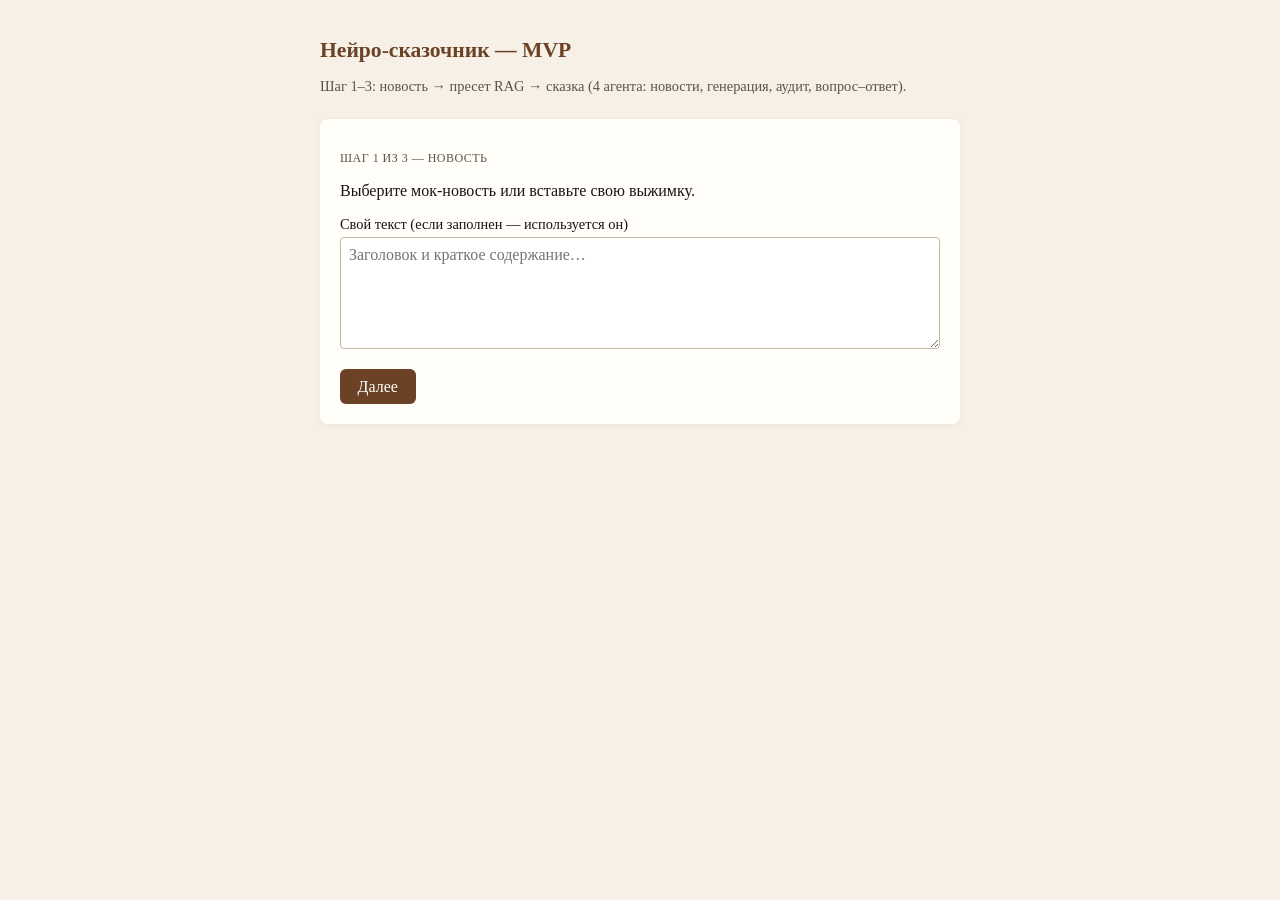
==== frontend/index.html @ c83fe960 "feat: four-agent pipeline, RAG anchor selection, e2e tests, web MVP - Add app/ (agents_pipeline, llm" ====
<!DOCTYPE html>
<html lang="ru">
<head>
  <meta charset="utf-8">
  <meta name="viewport" content="width=device-width, initial-scale=1">
  <title>FairyNews — MVP</title>
  <style>
    :root {
      font-family: Georgia, "Times New Roman", serif;
      --bg: #f6f0e6;
      --card: #fffef9;
      --accent: #6b4226;
      --muted: #5c5348;
    }
    body {
      margin: 0;
      min-height: 100vh;
      background: var(--bg);
      color: #1a1410;
    }
    main {
      max-width: 40rem;
      margin: 0 auto;
      padding: 1.5rem 1rem 3rem;
    }
    h1 {
      font-size: 1.35rem;
      color: var(--accent);
      margin-bottom: 0.25rem;
    }
    .sub {
      color: var(--muted);
      font-size: 0.9rem;
      margin-bottom: 1.5rem;
    }
    section.page {
      display: none;
      background: var(--card);
      border-radius: 8px;
      padding: 1.25rem;
      box-shadow: 0 1px 6px rgba(0,0,0,0.06);
    }
    section.page.active { display: block; }
    label { display: block; margin: 0.75rem 0 0.25rem; font-size: 0.9rem; }
    textarea, select {
      width: 100%;
      box-sizing: border-box;
      font: inherit;
      padding: 0.5rem;
      border: 1px solid #c9b8a4;
      border-radius: 4px;
      background: #fff;
    }
    textarea { min-height: 7rem; resize: vertical; }
    .news-list { list-style: none; padding: 0; margin: 0; }
    .news-list li {
      margin: 0.5rem 0;
      padding: 0.6rem 0.75rem;
      border: 1px solid #d8ccb8;
      border-radius: 6px;
      cursor: pointer;
    }
    .news-list li.selected {
      border-color: var(--accent);
      background: #faf5ed;
    }
    .news-list .title { font-weight: bold; }
    .news-list .meta { font-size: 0.8rem; color: var(--muted); }
    button {
      margin-top: 1rem;
      padding: 0.55rem 1.1rem;
      font: inherit;
      background: var(--accent);
      color: #fff;
      border: none;
      border-radius: 6px;
      cursor: pointer;
    }
    button.secondary {
      background: #8a7968;
      margin-right: 0.5rem;
    }
    button:disabled { opacity: 0.45; cursor: not-allowed; }
    .tale-out {
      white-space: pre-wrap;
      line-height: 1.5;
      margin-top: 0.5rem;
    }
    .err { color: #8b2942; font-size: 0.9rem; margin-top: 0.5rem; }
    .step { font-size: 0.75rem; color: var(--muted); letter-spacing: 0.04em; }
  </style>
</head>
<body>
  <main>
    <h1>Нейро-сказочник — MVP</h1>
    <p class="sub">Шаг 1–3: новость → пресет RAG → сказка (4 агента: новости,
      генерация, аудит, вопрос–ответ).</p>

    <section id="page1" class="page active" aria-label="Шаг 1">
      <p class="step">ШАГ 1 ИЗ 3 — НОВОСТЬ</p>
      <p>Выберите мок-новость или вставьте свою выжимку.</p>
      <ul id="newsList" class="news-list"></ul>
      <label for="customNews">Свой текст (если заполнен — используется он)</label>
      <textarea id="customNews" placeholder="Заголовок и краткое содержание…"
        maxlength="8000"></textarea>
      <p id="err1" class="err" hidden></p>
      <button type="button" id="toStep2">Далее</button>
    </section>

    <section id="page2" class="page" aria-label="Шаг 2">
      <p class="step">ШАГ 2 ИЗ 3 — СКАЗКА</p>
      <label for="presetSelect">Опора для поиска похожих сюжетов (RAG)</label>
      <select id="presetSelect"></select>
      <p id="presetDesc" class="sub" style="margin-top:0.5rem"></p>
      <p id="err2" class="err" hidden></p>
      <button type="button" id="back2" class="secondary">Назад</button>
      <button type="button" id="runGen">Сгенерировать</button>
    </section>

    <section id="page3" class="page" aria-label="Шаг 3">
      <p class="step">ШАГ 3 ИЗ 3 — РЕЗУЛЬТАТ</p>
      <p id="err3" class="err" hidden></p>
      <div id="metaOut" class="sub" style="margin-bottom:0.75rem"></div>
      <div id="tale" class="tale-out"></div>
      <h2 style="font-size:1rem;margin-top:1.25rem;color:var(--accent);">
        Вопрос по сказке
      </h2>
      <div id="qaQ" class="tale-out"></div>
      <div id="qaA" class="tale-out" style="color:var(--muted)"></div>
      <button type="button" id="back3" class="secondary">Назад к выбору сказки</button>
    </section>
  </main>
  <script>
(function () {
  const state = { newsId: null, presetId: "default" };

  function showPage(n) {
    document.querySelectorAll("section.page").forEach(function (el) {
      el.classList.remove("active");
    });
    document.getElementById("page" + n).classList.add("active");
  }

  function showErr(id, msg) {
    const el = document.getElementById(id);
    if (msg) { el.textContent = msg; el.hidden = false; }
    else { el.textContent = ""; el.hidden = true; }
  }

  async function loadNews() {
    const r = await fetch("/api/news");
    const data = await r.json();
    const ul = document.getElementById("newsList");
    ul.innerHTML = "";
    data.items.forEach(function (item) {
      const li = document.createElement("li");
      li.dataset.id = item.id;
      li.innerHTML =
        '<div class="title"></div><div class="meta"></div>';
      li.querySelector(".title").textContent = item.title;
      li.querySelector(".meta").textContent = item.date;
      li.addEventListener("click", function () {
        ul.querySelectorAll("li").forEach(function (x) {
          x.classList.remove("selected");
        });
        li.classList.add("selected");
        state.newsId = item.id;
      });
      ul.appendChild(li);
    });
    if (data.items.length) {
      ul.querySelector("li").click();
    }
  }

  async function loadPresets() {
    const r = await fetch("/api/tale-presets");
    const data = await r.json();
    const sel = document.getElementById("presetSelect");
    sel.innerHTML = "";
    data.items.forEach(function (p) {
      const opt = document.createElement("option");
      opt.value = p.id;
      opt.textContent = p.label;
      sel.appendChild(opt);
    });
    sel.value = state.presetId;
    function updDesc() {
      const p = data.items.find(function (x) { return x.id === sel.value; });
      document.getElementById("presetDesc").textContent =
        p ? p.description : "";
    }
    sel.addEventListener("change", updDesc);
    updDesc();
  }

  document.getElementById("toStep2").addEventListener("click", function () {
    showErr("err1", "");
    const custom = document.getElementById("customNews").value.trim();
    if (!custom && !state.newsId) {
      showErr("err1", "Выберите новость или введите текст.");
      return;
    }
    showPage(2);
  });

  document.getElementById("back2").addEventListener("click", function () {
    showPage(1);
  });

  document.getElementById("back3").addEventListener("click", function () {
    showPage(2);
  });

  document.getElementById("runGen").addEventListener("click", async function () {
    showErr("err2", "");
    const btn = document.getElementById("runGen");
    btn.disabled = true;
    const custom = document.getElementById("customNews").value.trim();
    const presetId = document.getElementById("presetSelect").value;
    const body = { preset_id: presetId };
    if (custom) body.news_text = custom;
    else body.news_id = state.newsId;

    try {
      const r = await fetch("/api/generate", {
        method: "POST",
        headers: { "Content-Type": "application/json" },
        body: JSON.stringify(body),
      });
      const data = await r.json().catch(function () { return {}; });
      if (!r.ok) {
        showErr("err2", data.detail || r.statusText || "Ошибка");
        return;
      }
      document.getElementById("tale").textContent = data.tale || "";
      var meta = "";
      if (data.chosen_tale_source) {
        meta += "Опора RAG (источник): " + data.chosen_tale_source;
      }
      if (data.rag_chunks_used) {
        meta += " · чанков: " + data.rag_chunks_used;
      }
      if (data.audit) {
        meta += " · аудит: "
          + (data.audit.approved ? "ок" : "правки")
          + (data.audit.notes ? " — " + data.audit.notes : "");
      }
      document.getElementById("metaOut").textContent = meta;
      document.getElementById("qaQ").textContent =
        (data.qa && data.qa.question) ? data.qa.question : "";
      document.getElementById("qaA").textContent =
        (data.qa && data.qa.reference_answer)
          ? "Эталон: " + data.qa.reference_answer
          : "";
      showErr("err3", "");
      showPage(3);
    } catch (e) {
      showErr("err2", "Сеть или сервер недоступны.");
    } finally {
      btn.disabled = false;
    }
  });

  loadNews();
  loadPresets();
})();
  </script>
</body>
</html>
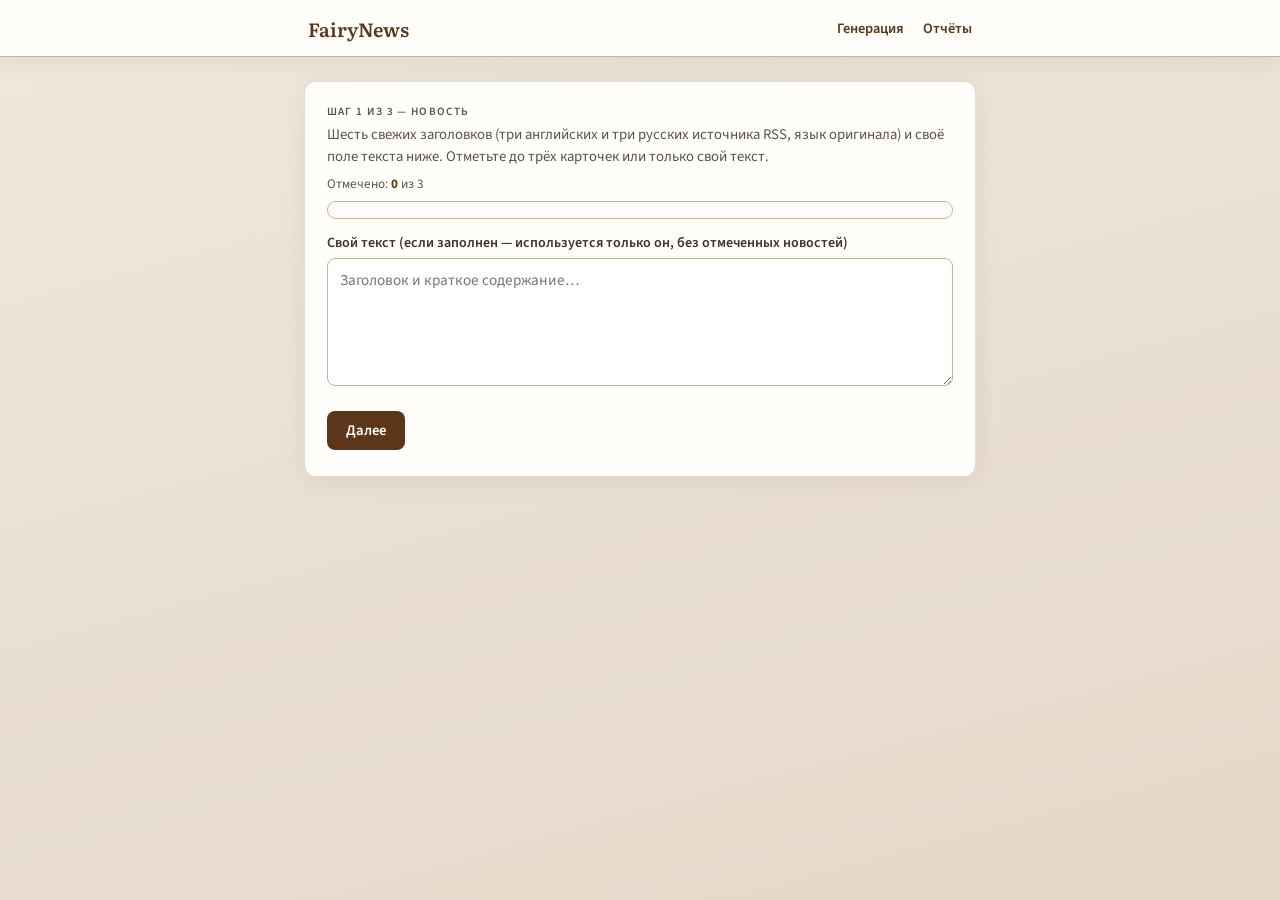
==== commit 597a01d9: "feat: etap4 pipeline, reports UI, hybrid RAG, multi-LLM, live news Add API schemas, gigachat/live ne" ====
--- a/frontend/index.html
+++ b/frontend/index.html
@@ -4,135 +4,361 @@
   <meta charset="utf-8">
   <meta name="viewport" content="width=device-width, initial-scale=1">
   <title>FairyNews — MVP</title>
+  <link rel="preconnect" href="https://fonts.googleapis.com">
+  <link rel="preconnect" href="https://fonts.gstatic.com" crossorigin>
+  <link href="https://fonts.googleapis.com/css2?family=Literata:ital,opsz,wght@0,7..72,400;0,7..72,600;1,7..72,400&family=Source+Sans+3:wght@400;600&display=swap" rel="stylesheet">
+  <link rel="stylesheet" href="/static/collage.css">
   <style>
     :root {
-      font-family: Georgia, "Times New Roman", serif;
-      --bg: #f6f0e6;
-      --card: #fffef9;
-      --accent: #6b4226;
-      --muted: #5c5348;
-    }
+      --bg: #f0e8dc;
+      --bg-deep: #e4d8c8;
+      --card: #fffefb;
+      --accent: #5c3619;
+      --accent-hover: #7a4a24;
+      --muted: #5a534a;
+      --border: #c9b39a;
+      --err-bg: #fce8ec;
+      --err-fg: #7a1f33;
+      --radius: 12px;
+      --shadow: 0 4px 24px rgba(44, 36, 28, 0.08);
+      font-family: "Source Sans 3", system-ui, sans-serif;
+    }
+    * { box-sizing: border-box; }
     body {
       margin: 0;
       min-height: 100vh;
-      background: var(--bg);
-      color: #1a1410;
-    }
+      background: linear-gradient(165deg, var(--bg) 0%, var(--bg-deep) 100%);
+      color: #1f1812;
+    }
+    .top {
+      background: var(--card);
+      border-bottom: 1px solid var(--border);
+      box-shadow: var(--shadow);
+    }
+    .top-inner {
+      max-width: 44rem;
+      margin: 0 auto;
+      padding: 0.85rem 1.25rem;
+      display: flex;
+      align-items: center;
+      justify-content: space-between;
+      flex-wrap: wrap;
+      gap: 0.75rem;
+    }
+    .top-inner h1 {
+      margin: 0;
+      font-family: Literata, Georgia, serif;
+      font-size: 1.2rem;
+      font-weight: 600;
+      color: var(--accent);
+    }
+    .nav a {
+      color: var(--accent);
+      text-decoration: none;
+      font-size: 0.9rem;
+      font-weight: 600;
+      margin-left: 1rem;
+    }
+    .nav a:hover { color: var(--accent-hover); text-decoration: underline; }
     main {
-      max-width: 40rem;
+      max-width: 44rem;
       margin: 0 auto;
-      padding: 1.5rem 1rem 3rem;
-    }
-    h1 {
-      font-size: 1.35rem;
-      color: var(--accent);
-      margin-bottom: 0.25rem;
+      padding: 1.5rem 1rem 3.5rem;
     }
     .sub {
       color: var(--muted);
-      font-size: 0.9rem;
-      margin-bottom: 1.5rem;
+      font-size: 0.92rem;
+      line-height: 1.45;
+      margin: 0 0 1rem;
     }
     section.page {
       display: none;
       background: var(--card);
-      border-radius: 8px;
-      padding: 1.25rem;
-      box-shadow: 0 1px 6px rgba(0,0,0,0.06);
+      border-radius: var(--radius);
+      padding: 1.35rem 1.35rem 1.6rem;
+      box-shadow: var(--shadow);
+      border: 1px solid rgba(201, 179, 154, 0.45);
     }
     section.page.active { display: block; }
-    label { display: block; margin: 0.75rem 0 0.25rem; font-size: 0.9rem; }
+    .step {
+      font-size: 0.7rem;
+      font-weight: 600;
+      letter-spacing: 0.12em;
+      text-transform: uppercase;
+      color: var(--muted);
+      margin: 0 0 0.35rem;
+    }
+    label {
+      display: block;
+      margin: 0.85rem 0 0.35rem;
+      font-size: 0.88rem;
+      font-weight: 600;
+      color: #3d342a;
+    }
     textarea, select {
       width: 100%;
-      box-sizing: border-box;
       font: inherit;
-      padding: 0.5rem;
-      border: 1px solid #c9b8a4;
-      border-radius: 4px;
+      font-size: 0.95rem;
+      padding: 0.6rem 0.75rem;
+      border: 1px solid var(--border);
+      border-radius: 8px;
       background: #fff;
-    }
-    textarea { min-height: 7rem; resize: vertical; }
-    .news-list { list-style: none; padding: 0; margin: 0; }
+      transition: border-color 0.15s, box-shadow 0.15s;
+    }
+    textarea:focus, select:focus {
+      outline: none;
+      border-color: var(--accent);
+      box-shadow: 0 0 0 3px rgba(92, 54, 25, 0.12);
+    }
+    textarea { min-height: 8rem; resize: vertical; font-family: inherit; }
+    .news-scroll-wrap {
+      max-height: min(70vh, 32rem);
+      overflow-y: auto;
+      padding-right: 0.35rem;
+      margin: 0.25rem 0 0.75rem;
+      border: 1px solid var(--border);
+      border-radius: 10px;
+      background: #fdfcfa;
+    }
+    .news-list { list-style: none; padding: 0.5rem; margin: 0; }
     .news-list li {
-      margin: 0.5rem 0;
-      padding: 0.6rem 0.75rem;
-      border: 1px solid #d8ccb8;
-      border-radius: 6px;
+      margin: 0 0 0.55rem;
+      padding: 0;
+      border: 1px solid var(--border);
+      border-radius: 8px;
+      background: var(--card);
+      transition: border-color 0.15s, box-shadow 0.15s;
+      overflow: visible;
+      position: relative;
+    }
+    .news-list li:hover,
+    .news-list li:focus-within {
+      z-index: 5;
+    }
+    .news-list li:last-child { margin-bottom: 0; }
+    .news-list li.checked {
+      border-color: var(--accent);
+      box-shadow: 0 0 0 1px rgba(92, 54, 25, 0.35);
+    }
+    .news-row {
+      display: flex;
+      gap: 0.65rem;
+      align-items: flex-start;
+      padding: 0.65rem 0.75rem;
       cursor: pointer;
-    }
-    .news-list li.selected {
-      border-color: var(--accent);
-      background: #faf5ed;
-    }
-    .news-list .title { font-weight: bold; }
-    .news-list .meta { font-size: 0.8rem; color: var(--muted); }
+      margin: 0;
+      position: relative;
+    }
+    .news-row input {
+      margin-top: 0.35rem;
+      width: 1rem;
+      height: 1rem;
+      accent-color: var(--accent);
+      flex-shrink: 0;
+    }
+    .news-row-body { min-width: 0; flex: 1; }
+    .news-list .title {
+      font-weight: 600;
+      font-family: Literata, Georgia, serif;
+      font-size: 0.98rem;
+    }
+    .news-list .meta { font-size: 0.78rem; color: var(--muted); margin-top: 0.15rem; }
+    .news-preview {
+      margin-top: 0.4rem;
+      font-size: 0.86rem;
+      line-height: 1.45;
+      color: #4a4338;
+      padding: 0.15rem 0.2rem 0.15rem 0;
+      white-space: pre-wrap;
+      word-break: break-word;
+      display: -webkit-box;
+      -webkit-box-orient: vertical;
+      -webkit-line-clamp: 2;
+      overflow: hidden;
+    }
+    .news-tip {
+      display: none;
+      position: absolute;
+      left: 1.55rem;
+      right: 0.55rem;
+      top: calc(100% - 2px);
+      margin: 0;
+      min-height: calc(1.35em * 8);
+      max-height: calc(1.35em * 24);
+      overflow-y: auto;
+      padding: 0.55rem 0.65rem;
+      font-size: 0.82rem;
+      line-height: 1.35;
+      white-space: pre-wrap;
+      word-break: break-word;
+      color: #2e2920;
+      background: #fffefb;
+      border: 1px solid var(--border);
+      border-radius: 8px;
+      box-shadow: 0 8px 28px rgba(44, 36, 28, 0.18);
+      z-index: 25;
+    }
+    .news-row:hover .news-tip,
+    .news-row:focus-within .news-tip {
+      display: block;
+    }
+    .selection-hint {
+      font-size: 0.82rem;
+      color: var(--muted);
+      margin: 0 0 0.5rem;
+    }
+    .selection-hint strong { color: var(--accent); }
+    .actions { margin-top: 1.15rem; display: flex; flex-wrap: wrap; gap: 0.5rem; }
     button {
-      margin-top: 1rem;
-      padding: 0.55rem 1.1rem;
+      padding: 0.58rem 1.2rem;
       font: inherit;
+      font-weight: 600;
+      font-size: 0.92rem;
       background: var(--accent);
       color: #fff;
       border: none;
-      border-radius: 6px;
+      border-radius: 8px;
       cursor: pointer;
-    }
-    button.secondary {
-      background: #8a7968;
-      margin-right: 0.5rem;
-    }
-    button:disabled { opacity: 0.45; cursor: not-allowed; }
+      transition: background 0.15s, transform 0.05s;
+    }
+    button:hover:not(:disabled) { background: var(--accent-hover); }
+    button:active:not(:disabled) { transform: scale(0.98); }
+    button.secondary { background: #7d6f62; }
+    button.secondary:hover:not(:disabled) { background: #635850; }
+    button:disabled { opacity: 0.5; cursor: not-allowed; }
+    button .spinner {
+      display: none;
+      width: 1em;
+      height: 1em;
+      border: 2px solid rgba(255,255,255,0.4);
+      border-top-color: #fff;
+      border-radius: 50%;
+      animation: spin 0.7s linear infinite;
+      vertical-align: middle;
+      margin-right: 0.4rem;
+    }
+    button.loading .spinner { display: inline-block; }
+    button.loading .btn-label { opacity: 0.92; }
+    @keyframes spin { to { transform: rotate(360deg); } }
     .tale-out {
       white-space: pre-wrap;
-      line-height: 1.5;
+      line-height: 1.65;
       margin-top: 0.5rem;
-    }
-    .err { color: #8b2942; font-size: 0.9rem; margin-top: 0.5rem; }
-    .step { font-size: 0.75rem; color: var(--muted); letter-spacing: 0.04em; }
+      font-family: Literata, Georgia, serif;
+      font-size: 1.02rem;
+    }
+    .err {
+      color: var(--err-fg);
+      font-size: 0.9rem;
+      margin-top: 0.65rem;
+      padding: 0.75rem 0.9rem;
+      background: var(--err-bg);
+      border-radius: 8px;
+      border: 1px solid #f0c4cd;
+      line-height: 1.4;
+    }
+    .meta-box {
+      font-size: 0.88rem;
+      color: var(--muted);
+      padding: 0.65rem 0.85rem;
+      background: #f7f3ec;
+      border-radius: 8px;
+      margin-bottom: 1rem;
+      border: 1px solid var(--border);
+    }
+    .meta-box a { color: var(--accent); font-weight: 600; }
+    h2.result-h {
+      font-family: Literata, Georgia, serif;
+      font-size: 1.05rem;
+      color: var(--accent);
+      margin: 1.35rem 0 0.4rem;
+    }
   </style>
 </head>
 <body>
+  <header class="top">
+    <div class="top-inner">
+      <h1>FairyNews</h1>
+      <nav class="nav">
+        <a href="/">Генерация</a>
+        <a href="/reports-ui/index.html">Отчёты</a>
+      </nav>
+    </div>
+  </header>
+  <div class="collage-strip" aria-hidden="true">
+    <div id="collageMount"></div>
+    <p class="collage-caption" hidden>Коллаж из равных кадров: общие мотивы
+      печати и фольклора (оформление, не иллюстрация к выбранным текстам).</p>
+  </div>
   <main>
-    <h1>Нейро-сказочник — MVP</h1>
-    <p class="sub">Шаг 1–3: новость → пресет RAG → сказка (4 агента: новости,
-      генерация, аудит, вопрос–ответ).</p>
+    <p class="sub" hidden>Данные с сервера приходят как JSON по контрактам
+      OpenAPI (модели Pydantic). Поток: новость → пресет RAG → сказка; четыре
+      агента: новости, генерация, аудит, вопрос–ответ.</p>
 
     <section id="page1" class="page active" aria-label="Шаг 1">
-      <p class="step">ШАГ 1 ИЗ 3 — НОВОСТЬ</p>
-      <p>Выберите мок-новость или вставьте свою выжимку.</p>
-      <ul id="newsList" class="news-list"></ul>
-      <label for="customNews">Свой текст (если заполнен — используется он)</label>
+      <p class="step">Шаг 1 из 3 — новость</p>
+      <p class="sub" style="margin-bottom:0.5rem">Шесть свежих заголовков
+        (три английских и три русских источника RSS, язык оригинала) и своё
+        поле текста ниже. Отметьте до трёх карточек или только свой текст.</p>
+      <p id="selectionHint" class="selection-hint" aria-live="polite">
+        Отмечено: <strong>0</strong> из 3
+      </p>
+      <div class="news-scroll-wrap">
+        <ul id="newsList" class="news-list"></ul>
+      </div>
+      <label for="customNews">Свой текст (если заполнен — используется только
+        он, без отмеченных новостей)</label>
       <textarea id="customNews" placeholder="Заголовок и краткое содержание…"
         maxlength="8000"></textarea>
       <p id="err1" class="err" hidden></p>
-      <button type="button" id="toStep2">Далее</button>
+      <div class="actions">
+        <button type="button" id="toStep2">Далее</button>
+      </div>
     </section>
 
     <section id="page2" class="page" aria-label="Шаг 2">
-      <p class="step">ШАГ 2 ИЗ 3 — СКАЗКА</p>
+      <p class="step">Шаг 2 из 3 — пресет</p>
       <label for="presetSelect">Опора для поиска похожих сюжетов (RAG)</label>
       <select id="presetSelect"></select>
-      <p id="presetDesc" class="sub" style="margin-top:0.5rem"></p>
+      <p id="presetDesc" class="sub" style="margin-top:0.65rem"></p>
       <p id="err2" class="err" hidden></p>
-      <button type="button" id="back2" class="secondary">Назад</button>
-      <button type="button" id="runGen">Сгенерировать</button>
+      <div class="actions">
+        <button type="button" id="back2" class="secondary">Назад</button>
+        <button type="button" id="runGen">
+          <span class="spinner" aria-hidden="true"></span>
+          <span class="btn-label">Сгенерировать</span>
+        </button>
+      </div>
     </section>
 
     <section id="page3" class="page" aria-label="Шаг 3">
-      <p class="step">ШАГ 3 ИЗ 3 — РЕЗУЛЬТАТ</p>
+      <p class="step">Шаг 3 из 3 — результат</p>
       <p id="err3" class="err" hidden></p>
-      <div id="metaOut" class="sub" style="margin-bottom:0.75rem"></div>
+      <div id="metaOut" class="meta-box"></div>
       <div id="tale" class="tale-out"></div>
-      <h2 style="font-size:1rem;margin-top:1.25rem;color:var(--accent);">
-        Вопрос по сказке
-      </h2>
-      <div id="qaQ" class="tale-out"></div>
-      <div id="qaA" class="tale-out" style="color:var(--muted)"></div>
-      <button type="button" id="back3" class="secondary">Назад к выбору сказки</button>
+      <h2 class="result-h">Вопрос по сказке</h2>
+      <div id="qaQ" class="tale-out" style="font-size:0.98rem"></div>
+      <div id="qaA" class="tale-out" style="color:var(--muted);font-size:0.95rem"></div>
+      <div class="actions">
+        <button type="button" id="back3" class="secondary">Назад к пресету</button>
+      </div>
     </section>
   </main>
   <script>
 (function () {
-  const state = { newsId: null, presetId: "default" };
+  const SEL_KEY = "fairynews_selected_ids";
+  const state = { selectedIds: [], presetId: "default", maxPick: 3 };
+
+  function apiDetail(detail) {
+    if (detail == null) return "";
+    if (typeof detail === "string") return detail;
+    if (Array.isArray(detail)) {
+      return detail.map(function (x) {
+        return (x && x.msg) ? x.msg : JSON.stringify(x);
+      }).join("; ");
+    }
+    return String(detail);
+  }
 
   function showPage(n) {
     document.querySelectorAll("section.page").forEach(function (el) {
@@ -147,30 +373,108 @@
     else { el.textContent = ""; el.hidden = true; }
   }
 
+  function updateSelectionHint() {
+    const n = state.selectedIds.length;
+    const el = document.getElementById("selectionHint");
+    el.innerHTML = "Отмечено: <strong>" + n + "</strong> из "
+      + state.maxPick;
+  }
+
+  function syncLiCheckedClass() {
+    const ul = document.getElementById("newsList");
+    ul.querySelectorAll("li").forEach(function (li) {
+      const id = li.dataset.id;
+      const on = state.selectedIds.indexOf(id) >= 0;
+      li.classList.toggle("checked", on);
+    });
+  }
+
   async function loadNews() {
     const r = await fetch("/api/news");
     const data = await r.json();
     const ul = document.getElementById("newsList");
     ul.innerHTML = "";
-    data.items.forEach(function (item) {
+    state.selectedIds = [];
+    (data.items || []).forEach(function (item) {
       const li = document.createElement("li");
       li.dataset.id = item.id;
-      li.innerHTML =
-        '<div class="title"></div><div class="meta"></div>';
-      li.querySelector(".title").textContent = item.title;
-      li.querySelector(".meta").textContent = item.date;
-      li.addEventListener("click", function () {
-        ul.querySelectorAll("li").forEach(function (x) {
-          x.classList.remove("selected");
-        });
-        li.classList.add("selected");
-        state.newsId = item.id;
+      const lbl = document.createElement("label");
+      lbl.className = "news-row";
+      const cb = document.createElement("input");
+      cb.type = "checkbox";
+      cb.setAttribute("aria-label", "Выбрать: " + item.title);
+      const body = document.createElement("div");
+      body.className = "news-row-body";
+      const t = document.createElement("div");
+      t.className = "title";
+      t.textContent = item.title;
+      const m = document.createElement("div");
+      m.className = "meta";
+      var metaParts = [];
+      if (item.source) { metaParts.push(item.source); }
+      if (item.lang) { metaParts.push(item.lang); }
+      if (item.date) { metaParts.push(item.date); }
+      m.textContent = metaParts.join(" · ");
+      const prev = document.createElement("div");
+      prev.className = "news-preview";
+      prev.textContent = item.summary || "";
+      body.appendChild(t);
+      body.appendChild(m);
+      body.appendChild(prev);
+      const tip = document.createElement("div");
+      tip.className = "news-tip";
+      tip.setAttribute("role", "tooltip");
+      tip.textContent = item.summary || "";
+      lbl.appendChild(cb);
+      lbl.appendChild(body);
+      lbl.appendChild(tip);
+      li.appendChild(lbl);
+      cb.addEventListener("change", function () {
+        const id = item.id;
+        if (cb.checked) {
+          if (state.selectedIds.length >= state.maxPick) {
+            cb.checked = false;
+            showErr(
+              "err1",
+              "Можно отметить не более " + state.maxPick + " новостей.",
+            );
+            return;
+          }
+          state.selectedIds.push(id);
+          showErr("err1", "");
+        } else {
+          state.selectedIds = state.selectedIds.filter(function (x) {
+            return x !== id;
+          });
+        }
+        syncLiCheckedClass();
+        updateSelectionHint();
       });
       ul.appendChild(li);
     });
-    if (data.items.length) {
-      ul.querySelector("li").click();
-    }
+    try {
+      const raw = sessionStorage.getItem(SEL_KEY);
+      if (raw) {
+        const want = JSON.parse(raw);
+        const valid = new Set((data.items || []).map(function (it) {
+          return it.id;
+        }));
+        if (Array.isArray(want) && want.length) {
+          state.selectedIds = want.filter(function (id) {
+            return valid.has(id);
+          }).slice(0, state.maxPick);
+          ul.querySelectorAll("li").forEach(function (li) {
+            var id = li.dataset.id;
+            var cb = li.querySelector("input[type=checkbox]");
+            if (cb && state.selectedIds.indexOf(id) >= 0) {
+              cb.checked = true;
+            }
+          });
+          syncLiCheckedClass();
+        }
+      }
+    } catch (e) { /* ignore */ }
+    updateSelectionHint();
   }
 
   async function loadPresets() {
@@ -197,10 +501,13 @@
   document.getElementById("toStep2").addEventListener("click", function () {
     showErr("err1", "");
     const custom = document.getElementById("customNews").value.trim();
-    if (!custom && !state.newsId) {
-      showErr("err1", "Выберите новость или введите текст.");
+    if (!custom && state.selectedIds.length === 0) {
+      showErr("err1", "Отметьте одну–три новости или введите свой текст.");
       return;
     }
+    try {
+      sessionStorage.setItem(SEL_KEY, JSON.stringify(state.selectedIds));
+    } catch (e) { /* ignore */ }
     showPage(2);
   });
 
@@ -216,11 +523,33 @@
     showErr("err2", "");
     const btn = document.getElementById("runGen");
     btn.disabled = true;
+    btn.classList.add("loading");
     const custom = document.getElementById("customNews").value.trim();
     const presetId = document.getElementById("presetSelect").value;
+    let ids = state.selectedIds.slice();
+    if (!custom && ids.length === 0) {
+      try {
+        const raw = sessionStorage.getItem(SEL_KEY);
+        if (raw) {
+          const parsed = JSON.parse(raw);
+          if (Array.isArray(parsed)) { ids = parsed; }
+        }
+      } catch (e) { /* ignore */ }
+    }
     const body = { preset_id: presetId };
-    if (custom) body.news_text = custom;
-    else body.news_id = state.newsId;
+    if (custom) {
+      body.news_text = custom;
+    } else if (ids.length === 1) {
+      /* Один id — news_id: работает и со старым API без поля news_ids */
+      body.news_id = ids[0];
+    } else if (ids.length > 1) {
+      body.news_ids = ids;
+    } else {
+      showErr("err2", "Нет текста новости. Вернитесь на шаг 1.");
+      btn.disabled = false;
+      btn.classList.remove("loading");
+      return;
+    }
 
     try {
       const r = await fetch("/api/generate", {
@@ -230,13 +559,14 @@
       });
       const data = await r.json().catch(function () { return {}; });
       if (!r.ok) {
-        showErr("err2", data.detail || r.statusText || "Ошибка");
+        const msg = apiDetail(data.detail) || r.statusText || "Ошибка";
+        showErr("err2", msg);
         return;
       }
       document.getElementById("tale").textContent = data.tale || "";
       var meta = "";
       if (data.chosen_tale_source) {
-        meta += "Опора RAG (источник): " + data.chosen_tale_source;
+        meta += "Опора RAG: " + data.chosen_tale_source;
       }
       if (data.rag_chunks_used) {
         meta += " · чанков: " + data.rag_chunks_used;
@@ -246,7 +576,23 @@
           + (data.audit.approved ? "ок" : "правки")
           + (data.audit.notes ? " — " + data.audit.notes : "");
       }
-      document.getElementById("metaOut").textContent = meta;
+      var mo = document.getElementById("metaOut");
+      mo.textContent = meta;
+      if (data.run_id) {
+        mo.appendChild(document.createElement("br"));
+        var a = document.createElement("a");
+        a.href = "/reports-ui/detail.html?id="
+          + encodeURIComponent(data.run_id);
+        a.textContent = "Открыть отчёт по прогону";
+        mo.appendChild(a);
+        mo.appendChild(document.createElement("br"));
+        var aLog = document.createElement("a");
+        aLog.href = data.llm_log_url || (
+          "/reports-ui/llm-log.html?id=" + encodeURIComponent(data.run_id)
+        );
+        aLog.textContent = "Журнал LLM (JSON по шагам)";
+        mo.appendChild(aLog);
+      }
       document.getElementById("qaQ").textContent =
         (data.qa && data.qa.question) ? data.qa.question : "";
       document.getElementById("qaA").textContent =
@@ -259,6 +605,7 @@
       showErr("err2", "Сеть или сервер недоступны.");
     } finally {
       btn.disabled = false;
+      btn.classList.remove("loading");
     }
   });
 
@@ -266,5 +613,9 @@
   loadPresets();
 })();
   </script>
+  <script src="/static/collage.js"></script>
+  <script>
+    window.fairyNewsMountCollage("collageMount");
+  </script>
 </body>
 </html>
